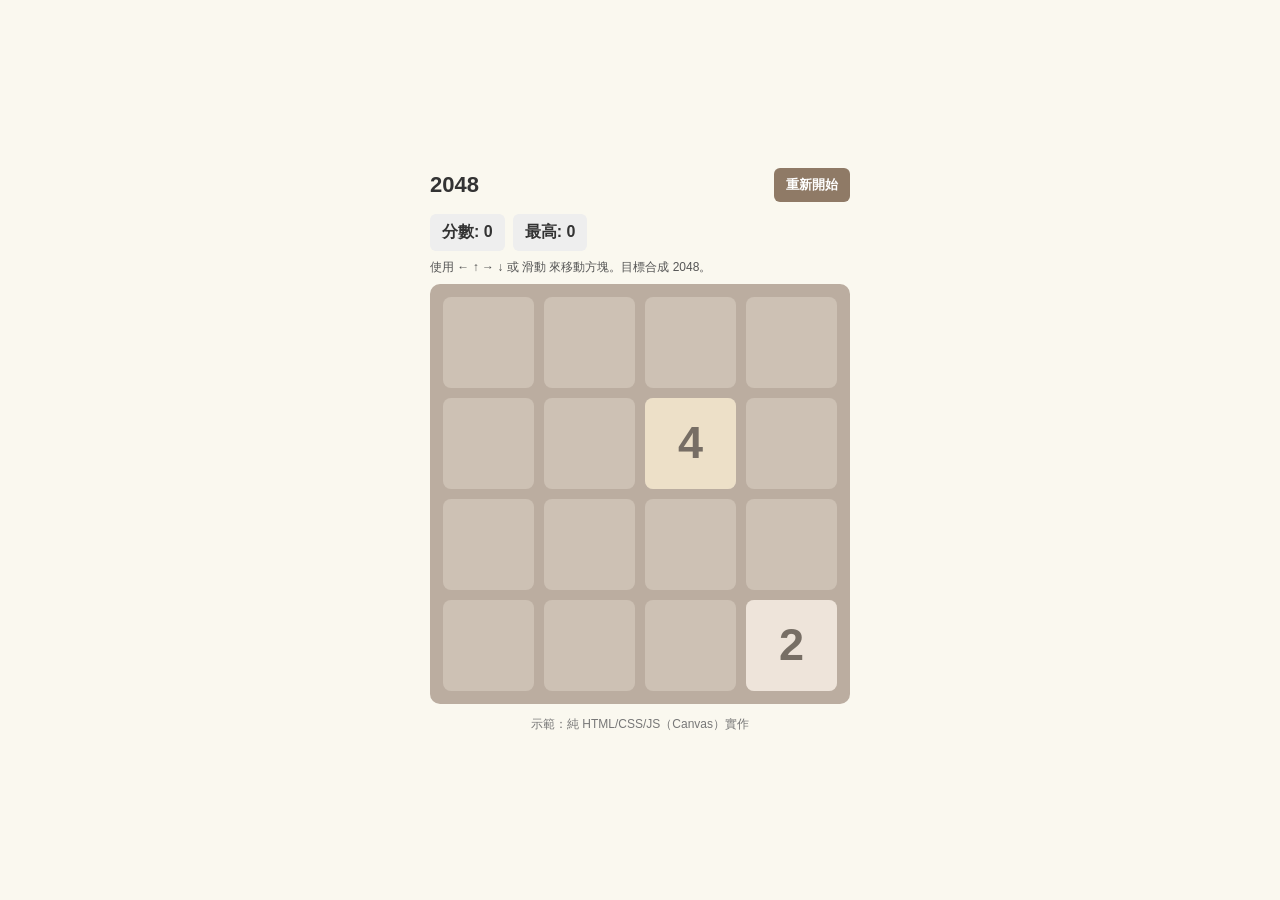
==== 2048/index.html @ de0c6238 "Create index.html" ====
<!doctype html>
<html lang="zh-Hant">
<head>
  <meta charset="utf-8" />
  <meta name="viewport" content="width=device-width,initial-scale=1" />
  <title>2048 - HTML5 Canvas 範例</title>
  <style>
    :root{
      --bg:#faf8ef;
      --board:#bbada0;
      --tile-2:#eee4da;
      --tile-4:#ede0c8;
      --tile-text:#776e65;
      --tile-light:#f9f6f2;
      --accent:#f65e3b;
    }
    *{box-sizing:border-box}
    body{
      margin:0;
      font-family: "Segoe UI", Roboto, "Noto Sans TC", "Helvetica Neue", Arial;
      background:var(--bg);
      color:#333;
      display:flex;
      align-items:center;
      justify-content:center;
      min-height:100vh;
      padding:20px;
    }
    .container{
      width:100%;
      max-width:420px;
    }
    header{
      display:flex;
      justify-content:space-between;
      align-items:center;
      margin-bottom:12px;
    }
    h1{font-size:22px;margin:0}
    .controls{
      text-align:right;
    }
    button{
      background:#8f7a66;color:#fff;border:0;padding:8px 12px;border-radius:6px;
      font-weight:600;cursor:pointer;
    }
    .scoreboard{
      display:flex;
      gap:8px;
      align-items:center;
      margin-bottom:8px;
    }
    .score-box{
      background:#eee; padding:8px 12px;border-radius:6px;font-weight:700;
    }
    .info{font-size:13px;color:#666;margin-bottom:8px}
    canvas{
      display:block;
      width:100%;
      height:auto;
      border-radius:10px;
      background:var(--board);
      touch-action: none; /* 禁止預設觸控滾動，讓滑動手勢工作 */
    }
    .footer{font-size:12px;color:#777;margin-top:12px;text-align:center}
    .small{font-size:12px;color:#555}
  </style>
</head>
<body>
  <div class="container">
    <header>
      <h1>2048</h1>
      <div class="controls">
        <button id="restartBtn">重新開始</button>
      </div>
    </header>

    <div class="scoreboard">
      <div class="score-box">分數: <span id="score">0</span></div>
      <div class="score-box">最高: <span id="best">0</span></div>
    </div>

    <div class="info small">使用 ← ↑ → ↓ 或 滑動 來移動方塊。目標合成 2048。</div>

    <canvas id="board" width="500" height="500" aria-label="2048 遊戲畫布"></canvas>

    <div class="footer">示範：純 HTML/CSS/JS（Canvas）實作</div>
  </div>

<script>
/*
  2048 Canvas 範例
  - 支援鍵盤與觸控滑動
  - 支援撤銷一步
  - 使用 localStorage 保存 best score
*/

(() => {
  const canvas = document.getElementById('board');
  const ctx = canvas.getContext('2d');
  const restartBtn = document.getElementById('restartBtn');
  const scoreEl = document.getElementById('score');
  const bestEl = document.getElementById('best');

  // 設定
  const SIZE = 4;                 // 4x4
  let GRID_PX = 500;              // canvas 寬高（像素） — 會依 CSS 伸縮但內部繪圖以此為基準
  const PADDING = 16;
  const TILE_GAP = 12;
  const TILE_RADIUS = 8;
  const TILE_BG = '#cdc1b4';
  const TILE_COLORS = {
    2: {bg:'#eee4da', color:'#776e65'},
    4: {bg:'#ede0c8', color:'#776e65'},
    8: {bg:'#f2b179', color:'#f9f6f2'},
    16: {bg:'#f59563', color:'#f9f6f2'},
    32: {bg:'#f67c5f', color:'#f9f6f2'},
    64: {bg:'#f65e3b', color:'#f9f6f2'},
    128: {bg:'#edcf72', color:'#f9f6f2'},
    256: {bg:'#edcc61', color:'#f9f6f2'},
    512: {bg:'#edc850', color:'#f9f6f2'},
    1024: {bg:'#edc53f', color:'#f9f6f2'},
    2048: {bg:'#edc22e', color:'#f9f6f2'},
  };

  // 遊戲狀態
  let grid = [];
  let score = 0;
  let best = Number(localStorage.getItem('2048_best') || '0');
  let gameOver = false;
  let movedSinceLastUndo = false;
  let prevState = null; // 儲存上一步以支援撤銷（undo）
  bestEl.textContent = best;

  // 調整 canvas 實際繪圖大小以支援高 DPI
  function adjustCanvas() {
    const rect = canvas.getBoundingClientRect();
    const dpr = Math.min(window.devicePixelRatio || 1, 2);
    GRID_PX = Math.floor(Math.min(rect.width, rect.height) * dpr);
    canvas.width = GRID_PX;
    canvas.height = GRID_PX;
    ctx.setTransform(1,0,0,1,0,0);
  }

  window.addEventListener('resize', () => {
    adjustCanvas();
    render();
  });

  // 初始化
  function init() {
    grid = Array.from({length: SIZE}, () => Array(SIZE).fill(0));
    score = 0;
    gameOver = false;
    prevState = null;
    movedSinceLastUndo = false;
    placeRandom();
    placeRandom();
    scoreEl.textContent = score;
    bestEl.textContent = best;
    adjustCanvas();
    render();
  }

  // 複製狀態（深複製）
  function cloneState() {
    return {
      grid: grid.map(row => row.slice()),
      score: score,
      gameOver: gameOver
    };
  }

  function restoreState(st) {
    if (!st) return;
    grid = st.grid.map(row => row.slice());
    score = st.score;
    gameOver = st.gameOver;
    scoreEl.textContent = score;
    render();
  }

  // 隨機在空位放 2 或 4
  function placeRandom() {
    const empties = [];
    for (let r=0;r<SIZE;r++){
      for (let c=0;c<SIZE;c++){
        if (grid[r][c] === 0) empties.push([r,c]);
      }
    }
    if (empties.length === 0) return false;
    const [r,c] = empties[Math.floor(Math.random() * empties.length)];
    grid[r][c] = Math.random() < 0.9 ? 2 : 4;
    return true;
  }

  // 判斷是否有可移動（遊戲結束）
  function canMove() {
    for (let r=0;r<SIZE;r++){
      for (let c=0;c<SIZE;c++){
        if (grid[r][c] === 0) return true;
        const v = grid[r][c];
        if (r < SIZE-1 && grid[r+1][c] === v) return true;
        if (c < SIZE-1 && grid[r][c+1] === v) return true;
      }
    }
    return false;
  }

  // 移動方向: 'left','right','up','down'
  function move(dir) {
    if (gameOver) return false;
    // 儲存狀態以支援 undo
    prevState = cloneState();

    let moved = false;
    let mergedThisMove = Array.from({length: SIZE}, () => Array(SIZE).fill(false));

    function moveLine(get, set) {
      // get(i) -> value at index i along the line (0..SIZE-1)
      // set(i, val) -> set value
      let target = 0; // next position to place
      for (let i=0;i<SIZE;i++){
        let val = get(i);
        if (val === 0) continue;
        // try to merge with previous placed tile if same and not already merged
        let placedVal = get(target);
        if (placedVal === 0) {
          if (target !== i) {
            set(target, val);
            set(i, 0);
            moved = true;
          }
        } else if (placedVal === val && !mergedThisMove_line[target]) {
          // merge into target
          set(target, placedVal*2);
          set(i,0);
          mergedThisMove_line[target] = true;
          score += placedVal*2;
          moved = true;
        } else {
          // advance target
          target++;
          if (target !== i) {
            set(target, val);
            set(i,0);
            moved = true;
          }
        }
      }
    }

    // We'll implement for each direction using closures mapping indexes
    if (dir === 'left' || dir === 'right') {
      for (let r=0;r<SIZE;r++){
        // reset merged tracker per row
        let mergedThisMove_row = Array(SIZE).fill(false);
        // We'll use helper arrays to allow merged flag check
        // But due to structure above, simpler to process left and right separately
        if (dir === 'left') {
          let write = 0;
          for (let c=0;c<SIZE;c++){
            let val = grid[r][c];
            if (val === 0) continue;
            // if can merge with last placed
            if (write>0 && grid[r][write-1] === val && !mergedThisMove_row[write-1]) {
              grid[r][write-1] *= 2;
              score += grid[r][write-1];
              mergedThisMove_row[write-1] = true;
              if (c !== write-1) { grid[r][c] = 0; moved = true; }
            } else {
              if (c !== write) {
                grid[r][write] = val;
                grid[r][c] = 0;
                moved = true;
              }
              write++;
            }
          }
        } else { // right
          let write = SIZE-1;
          for (let c=SIZE-1;c>=0;c--){
            let val = grid[r][c];
            if (val === 0) continue;
            if (write < SIZE-1 && grid[r][write+1] === val && !mergedThisMove_row[write+1]) {
              grid[r][write+1] *= 2;
              score += grid[r][write+1];
              mergedThisMove_row[write+1] = true;
              if (c !== write+1) { grid[r][c] = 0; moved = true; }
            } else {
              if (c !== write) {
                grid[r][write] = val;
                grid[r][c] = 0;
                moved = true;
              }
              write--;
            }
          }
        }
      }
    } else { // up or down
      for (let c=0;c<SIZE;c++){
        let mergedThisMove_col = Array(SIZE).fill(false);
        if (dir === 'up') {
          let write = 0;
          for (let r=0;r<SIZE;r++){
            let val = grid[r][c];
            if (val === 0) continue;
            if (write>0 && grid[write-1][c] === val && !mergedThisMove_col[write-1]) {
              grid[write-1][c] *= 2;
              score += grid[write-1][c];
              mergedThisMove_col[write-1] = true;
              if (r !== write-1) { grid[r][c] = 0; moved = true; }
            } else {
              if (r !== write) {
                grid[write][c] = val;
                grid[r][c] = 0;
                moved = true;
              }
              write++;
            }
          }
        } else { // down
          let write = SIZE-1;
          for (let r=SIZE-1;r>=0;r--){
            let val = grid[r][c];
            if (val === 0) continue;
            if (write < SIZE-1 && grid[write+1][c] === val && !mergedThisMove_col[write+1]) {
              grid[write+1][c] *= 2;
              score += grid[write+1][c];
              mergedThisMove_col[write+1] = true;
              if (r !== write+1) { grid[r][c] = 0; moved = true; }
            } else {
              if (r !== write) {
                grid[write][c] = val;
                grid[r][c] = 0;
                moved = true;
              }
              write--;
            }
          }
        }
      }
    }

    if (moved) {
      movedSinceLastUndo = true;
      placeRandom();
      scoreEl.textContent = score;
      if (score > best) {
        best = score;
        localStorage.setItem('2048_best', String(best));
        bestEl.textContent = best;
      }
      if (!canMove()) {
        gameOver = true;
      }
      render();
    } else {
      // 若沒移動，撤回 prevState（避免覆蓋）
      prevState = null;
    }
    return moved;
  }

  // 簡單撤銷一步
  function undo() {
    if (!prevState) return;
    restoreState(prevState);
    prevState = null;
    movedSinceLastUndo = false;
  }

  // 繪製圓角矩形
  function roundRect(x,y,w,h,r){
    ctx.beginPath();
    ctx.moveTo(x+r,y);
    ctx.arcTo(x+w,y,x+w,y+h,r);
    ctx.arcTo(x+w,y+h,x,y+h,r);
    ctx.arcTo(x,y+h,x,y,r);
    ctx.arcTo(x,y,x+w,y,r);
    ctx.closePath();
  }

  // 渲染格子
  function render() {
    const W = canvas.width;
    const H = canvas.height;
    ctx.clearRect(0,0,W,H);

    const boardPadding = Math.floor(W * 0.032);
    const gap = Math.floor(W * 0.024);
    const tileSize = Math.floor((W - boardPadding*2 - gap*(SIZE-1)) / SIZE);

    // 背景
    ctx.fillStyle = '#bbada0';
    roundRect(boardPadding, boardPadding, W - boardPadding*2, W - boardPadding*2, 12);
    ctx.fill();

    // 空格子背景
    for (let r=0;r<SIZE;r++){
      for (let c=0;c<SIZE;c++){
        const x = boardPadding + c*(tileSize+gap);
        const y = boardPadding + r*(tileSize+gap);
        ctx.fillStyle = TILE_BG;
        roundRect(x,y,tileSize,tileSize,8);
        ctx.fill();
      }
    }

    // Tiles
    for (let r=0;r<SIZE;r++){
      for (let c=0;c<SIZE;c++){
        const val = grid[r][c];
        if (val === 0) continue;
        const x = boardPadding + c*(tileSize+gap);
        const y = boardPadding + r*(tileSize+gap);
        const style = TILE_COLORS[val] || {bg:'#3c3a32', color:'#f9f6f2'};
        ctx.fillStyle = style.bg;
        roundRect(x,y,tileSize,tileSize,8);
        ctx.fill();

        // 文字
        ctx.fillStyle = style.color;
        // 字級依數字長度縮放
        const txt = String(val);
        let fontSize = Math.floor(tileSize * (txt.length >= 4 ? 0.28 : txt.length === 3 ? 0.38 : 0.5));
        ctx.font = `bold ${fontSize}px "Segoe UI", Roboto, Arial`;
        ctx.textAlign = 'center';
        ctx.textBaseline = 'middle';
        ctx.fillText(txt, x + tileSize/2, y + tileSize/2 + 2);
      }
    }

    // 如果 game over，繪製遮罩
    if (gameOver) {
      ctx.fillStyle = 'rgba(238,228,218,0.6)';
      roundRect(boardPadding, boardPadding, W - boardPadding*2, W - boardPadding*2, 12);
      ctx.fill();

      ctx.fillStyle = '#776e65';
      ctx.font = `bold ${Math.floor(W*0.06)}px "Segoe UI", Roboto, Arial`;
      ctx.textAlign = 'center';
      ctx.textBaseline = 'middle';
      ctx.fillText('遊戲結束', W/2, W/2 - 10);
      ctx.font = `normal ${Math.floor(W*0.03)}px "Segoe UI", Roboto, Arial`;
      ctx.fillText('按重新開始 或 按 R 鍵', W/2, W/2 + 30);
    }
  }

  // 鍵盤
  window.addEventListener('keydown', (e) => {
    if (e.key === 'r' || e.key === 'R') {
      init();
      return;
    }
    if (gameOver) return;
    let moved = false;
    if (e.key === 'ArrowLeft') moved = move('left');
    else if (e.key === 'ArrowRight') moved = move('right');
    else if (e.key === 'ArrowUp') moved = move('up');
    else if (e.key === 'ArrowDown') moved = move('down');
    else if ((e.ctrlKey || e.metaKey) && (e.key === 'z' || e.key === 'Z')) {
      undo();
    }
    if (moved) e.preventDefault();
  });

  // 觸控滑動支援（手機）
  (function addTouchControls(){
    let startX = 0, startY = 0, endX=0, endY=0, started=false;
    const threshold = 20; // 最小滑動距離（像素）
    canvas.addEventListener('pointerdown', (e) => {
      started = true;
      startX = e.clientX;
      startY = e.clientY;
    });
    window.addEventListener('pointermove', (e) => {
      if (!started) return;
      endX = e.clientX;
      endY = e.clientY;
    });
    window.addEventListener('pointerup', (e) => {
      if (!started) return;
      started = false;
      const dx = endX - startX;
      const dy = endY - startY;
      if (Math.abs(dx) < threshold && Math.abs(dy) < threshold) return;
      if (Math.abs(dx) > Math.abs(dy)) {
        if (dx > 0) move('right'); else move('left');
      } else {
        if (dy > 0) move('down'); else move('up');
      }
    });
    // 防止手指在 canvas 上滾動導致頁面移動
    canvas.addEventListener('touchmove', (e) => e.preventDefault(), {passive:false});
  })();

  // 按鈕
  restartBtn.addEventListener('click', init);

  // 初始化並繪製
  init();

  // 提示：你可以在外層控制台使用 move('left') 等函式來手動移動，或使用 undo() 撤銷。
  window._game2048 = {
    move, undo, getState: () => ({grid: grid.map(r=>r.slice()), score, best, gameOver})
  };
})();
</script>
</body>
</html>
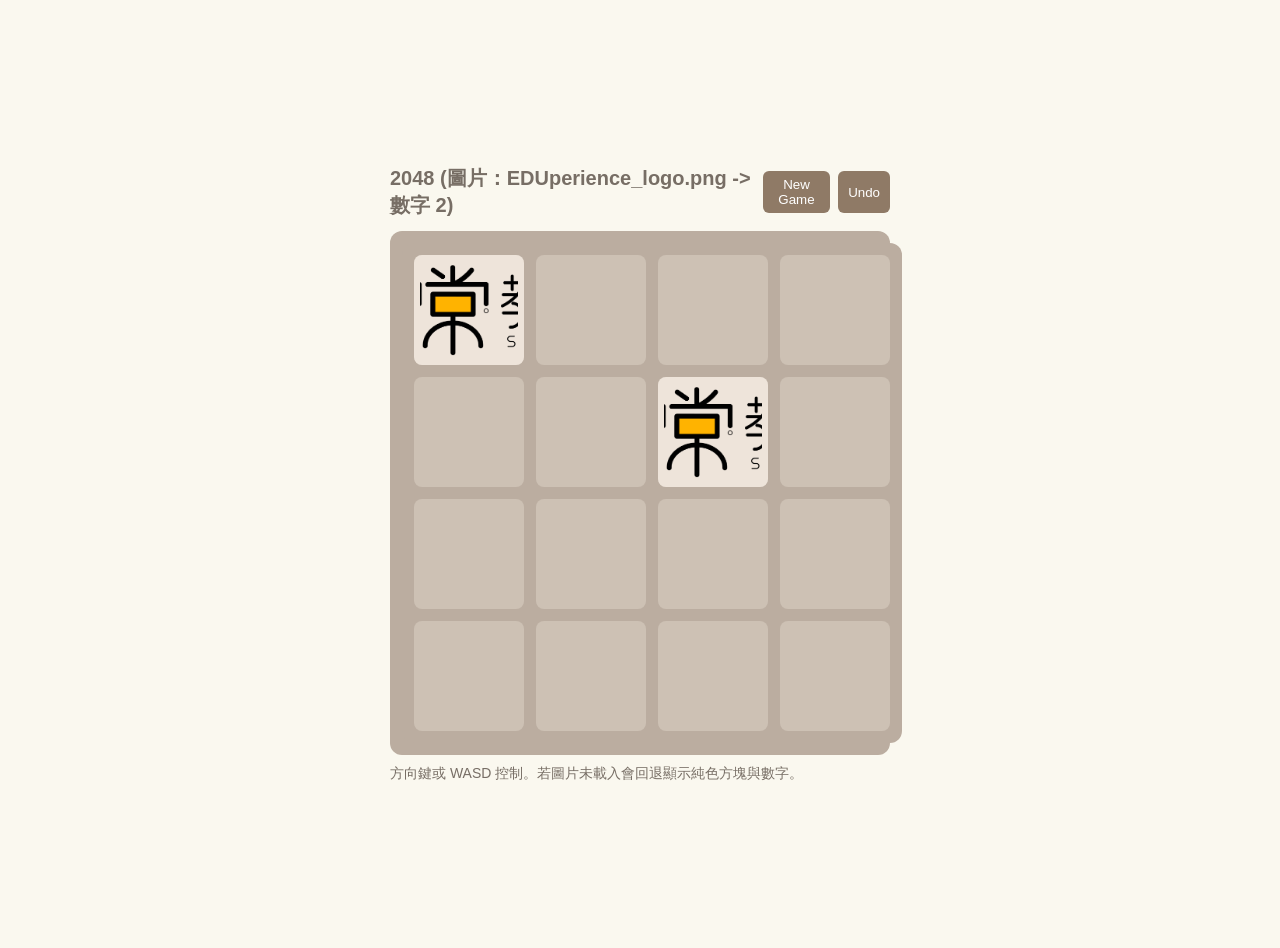
==== commit 839d52c8: "Update index.html" ====
--- a/2048/index.html
+++ b/2048/index.html
@@ -1,512 +1,374 @@
 <!doctype html>
 <html lang="zh-Hant">
 <head>
-  <meta charset="utf-8" />
-  <meta name="viewport" content="width=device-width,initial-scale=1" />
-  <title>2048 - HTML5 Canvas 範例</title>
-  <style>
-    :root{
-      --bg:#faf8ef;
-      --board:#bbada0;
-      --tile-2:#eee4da;
-      --tile-4:#ede0c8;
-      --tile-text:#776e65;
-      --tile-light:#f9f6f2;
-      --accent:#f65e3b;
-    }
-    *{box-sizing:border-box}
-    body{
-      margin:0;
-      font-family: "Segoe UI", Roboto, "Noto Sans TC", "Helvetica Neue", Arial;
-      background:var(--bg);
-      color:#333;
-      display:flex;
-      align-items:center;
-      justify-content:center;
-      min-height:100vh;
-      padding:20px;
-    }
-    .container{
-      width:100%;
-      max-width:420px;
-    }
-    header{
-      display:flex;
-      justify-content:space-between;
-      align-items:center;
-      margin-bottom:12px;
-    }
-    h1{font-size:22px;margin:0}
-    .controls{
-      text-align:right;
-    }
-    button{
-      background:#8f7a66;color:#fff;border:0;padding:8px 12px;border-radius:6px;
-      font-weight:600;cursor:pointer;
-    }
-    .scoreboard{
-      display:flex;
-      gap:8px;
-      align-items:center;
-      margin-bottom:8px;
-    }
-    .score-box{
-      background:#eee; padding:8px 12px;border-radius:6px;font-weight:700;
-    }
-    .info{font-size:13px;color:#666;margin-bottom:8px}
-    canvas{
-      display:block;
-      width:100%;
-      height:auto;
-      border-radius:10px;
-      background:var(--board);
-      touch-action: none; /* 禁止預設觸控滾動，讓滑動手勢工作 */
-    }
-    .footer{font-size:12px;color:#777;margin-top:12px;text-align:center}
-    .small{font-size:12px;color:#555}
-  </style>
+<meta charset="utf-8" />
+<meta name="viewport" content="width=device-width,initial-scale=1" />
+<title>2048 with Image for 2</title>
+<style>
+  :root {
+    --board-size: 500px;
+    --bg: #faf8ef;
+    --board-bg: #bbada0;
+    --tile-gap: 12px;
+    --tile-radius: 8px;
+    --font-family: 'Segoe UI', Roboto, Helvetica, Arial, sans-serif;
+  }
+  html,body{height:100%;margin:0;background:var(--bg);font-family:var(--font-family);}
+  .wrap{min-height:100%;display:flex;align-items:center;justify-content:center;padding:24px;}
+  .game {
+    width:var(--board-size);
+    max-width:96vw;
+  }
+  header{display:flex;justify-content:space-between;align-items:center;margin-bottom:12px}
+  h1{margin:0;font-size:20px;color:#776e65}
+  .controls{display:flex;gap:8px}
+  button{padding:6px 10px;border-radius:6px;border:none;background:#8f7a66;color:white;cursor:pointer}
+  .board {
+    background:var(--board-bg);
+    padding:var(--tile-gap);
+    border-radius:12px;
+    position:relative;
+    box-sizing:border-box;
+  }
+  canvas{width:100%;height:auto;display:block;border-radius:8px}
+  .info{margin-top:10px;color:#776e65;font-size:14px}
+</style>
 </head>
 <body>
-  <div class="container">
-    <header>
-      <h1>2048</h1>
-      <div class="controls">
-        <button id="restartBtn">重新開始</button>
+  <div class="wrap">
+    <div class="game">
+      <header>
+        <h1>2048 (圖片：EDUperience_logo.png -> 數字 2)</h1>
+        <div class="controls">
+          <button id="btnNew">New Game</button>
+          <button id="btnUndo">Undo</button>
+        </div>
+      </header>
+
+      <div class="board">
+        <canvas id="c"></canvas>
       </div>
-    </header>
-
-    <div class="scoreboard">
-      <div class="score-box">分數: <span id="score">0</span></div>
-      <div class="score-box">最高: <span id="best">0</span></div>
+
+      <div class="info">
+        方向鍵或 WASD 控制。若圖片未載入會回退顯示純色方塊與數字。
+      </div>
     </div>
-
-    <div class="info small">使用 ← ↑ → ↓ 或 滑動 來移動方塊。目標合成 2048。</div>
-
-    <canvas id="board" width="500" height="500" aria-label="2048 遊戲畫布"></canvas>
-
-    <div class="footer">示範：純 HTML/CSS/JS（Canvas）實作</div>
   </div>
 
 <script>
 /*
-  2048 Canvas 範例
-  - 支援鍵盤與觸控滑動
-  - 支援撤銷一步
-  - 使用 localStorage 保存 best score
+  簡化的 2048 實作（核心邏輯＋繪製）
+  要點：
+  - 使用 EDUperience_logo.png（與此 HTML 同一資料夾）當作數字 2 的 tile graphic。
+  - cover 模式：圖片以填滿方塊方式畫入（保持比例，超出部分裁切）。
 */
 
-(() => {
-  const canvas = document.getElementById('board');
-  const ctx = canvas.getContext('2d');
-  const restartBtn = document.getElementById('restartBtn');
-  const scoreEl = document.getElementById('score');
-  const bestEl = document.getElementById('best');
-
-  // 設定
-  const SIZE = 4;                 // 4x4
-  let GRID_PX = 500;              // canvas 寬高（像素） — 會依 CSS 伸縮但內部繪圖以此為基準
-  const PADDING = 16;
-  const TILE_GAP = 12;
-  const TILE_RADIUS = 8;
-  const TILE_BG = '#cdc1b4';
-  const TILE_COLORS = {
-    2: {bg:'#eee4da', color:'#776e65'},
-    4: {bg:'#ede0c8', color:'#776e65'},
-    8: {bg:'#f2b179', color:'#f9f6f2'},
-    16: {bg:'#f59563', color:'#f9f6f2'},
-    32: {bg:'#f67c5f', color:'#f9f6f2'},
-    64: {bg:'#f65e3b', color:'#f9f6f2'},
-    128: {bg:'#edcf72', color:'#f9f6f2'},
-    256: {bg:'#edcc61', color:'#f9f6f2'},
-    512: {bg:'#edc850', color:'#f9f6f2'},
-    1024: {bg:'#edc53f', color:'#f9f6f2'},
-    2048: {bg:'#edc22e', color:'#f9f6f2'},
+const SIZE = 4;
+const GAP = 12;
+const TILE_RADIUS = 8;
+const BOARD_PX = 500; // base pixel for canvas drawing (會依 CSS 寬度縮放)
+const canvas = document.getElementById('c');
+const ctx = canvas.getContext('2d');
+
+let board = [];
+let score = 0;
+let prevState = null;
+
+// 圖片資源
+const imgMap = {};
+const assets = { 2: 'EDUperience_logo.png' }; // 圖片檔名（與 HTML 同一資料夾）
+
+// 初始化 canvas 大小，處理 HiDPI
+function resizeCanvas() {
+  const rect = canvas.getBoundingClientRect();
+  const dpr = window.devicePixelRatio || 1;
+  canvas.width = Math.round(rect.width * dpr);
+  canvas.height = Math.round(rect.width * dpr); // 正方形
+  ctx.setTransform(dpr, 0, 0, dpr, 0, 0);
+  render();
+}
+
+// 預載圖片（同資料夾，省略 crossOrigin）
+function loadImages(map) {
+  const ps = [];
+  for (const k in map) {
+    const url = map[k];
+    const img = new Image();
+    const p = new Promise((res) => {
+      img.onload = () => { imgMap[k] = img; res(); };
+      img.onerror = () => { console.warn('Image failed:', url); imgMap[k] = null; res(); };
+    });
+    img.src = url;
+    ps.push(p);
+  }
+  return Promise.all(ps);
+}
+
+// 初始化 board
+function initBoard() {
+  board = Array.from({length:SIZE},()=>Array(SIZE).fill(0));
+  score = 0;
+  prevState = null;
+  placeRandom();
+  placeRandom();
+  render();
+}
+
+// 放置隨機方塊（2 或 4）
+function placeRandom() {
+  const empties = [];
+  for (let y=0;y<SIZE;y++) for (let x=0;x<SIZE;x++) if (board[y][x]===0) empties.push({x,y});
+  if (!empties.length) return;
+  const spot = empties[Math.floor(Math.random()*empties.length)];
+  const v = Math.random() < 0.9 ? 2 : 4;
+  board[spot.y][spot.x] = v;
+}
+
+// 簡單狀態複製（用於 undo）
+function cloneState() {
+  return { board: board.map(r=>r.slice()), score };
+}
+function restoreState(s) {
+  if (!s) return;
+  board = s.board.map(r=>r.slice());
+  score = s.score;
+  render();
+}
+
+// 移動邏輯（上/下/左/右）
+function move(dir) {
+  // dir: 'left','right','up','down'
+  prevState = cloneState();
+  let moved = false;
+  const mergedFlag = Array.from({length:SIZE},()=>Array(SIZE).fill(false));
+
+  const iter = (x,y) => ({x,y});
+  const range = (a,b,step=1) => { const arr=[]; for(let i=a;i!==b;i+=step) arr.push(i); return arr; };
+
+  const traverse = {
+    left:  { xs: range(0,SIZE,1), ys: range(0,SIZE,1),  dx:-1, dy:0,  primary:'x'},
+    right: { xs: range(SIZE-1,-1,-1), ys: range(0,SIZE,1), dx:1, dy:0, primary:'x' },
+    up:    { xs: range(0,SIZE,1), ys: range(0,SIZE,1), dx:0, dy:-1, primary:'y' },
+    down:  { xs: range(0,SIZE,1), ys: range(SIZE-1,-1,-1), dx:0, dy:1, primary:'y' }
+  }[dir];
+
+  const movedThis = () => moved;
+
+  if (!traverse) return;
+
+  // generic move by repeatedly sliding each tile toward direction
+  const trySlide = (sx, sy, dx, dy) => {
+    if (board[sy][sx]===0) return false;
+    let x = sx, y = sy;
+    while (true) {
+      const nx = x + dx, ny = y + dy;
+      if (nx<0||nx>=SIZE||ny<0||ny>=SIZE) break;
+      if (board[ny][nx] === 0) {
+        board[ny][nx] = board[y][x];
+        board[y][x] = 0;
+        x = nx; y = ny;
+        moved = true;
+        continue;
+      } else if (board[ny][nx] === board[y][x] && !mergedFlag[ny][nx] && !mergedFlag[y][x]) {
+        board[ny][nx] *= 2;
+        board[y][x] = 0;
+        mergedFlag[ny][nx] = true;
+        score += board[ny][nx];
+        moved = true;
+        break;
+      } else break;
+    }
+    return true;
   };
 
-  // 遊戲狀態
-  let grid = [];
-  let score = 0;
-  let best = Number(localStorage.getItem('2048_best') || '0');
-  let gameOver = false;
-  let movedSinceLastUndo = false;
-  let prevState = null; // 儲存上一步以支援撤銷（undo）
-  bestEl.textContent = best;
-
-  // 調整 canvas 實際繪圖大小以支援高 DPI
-  function adjustCanvas() {
-    const rect = canvas.getBoundingClientRect();
-    const dpr = Math.min(window.devicePixelRatio || 1, 2);
-    GRID_PX = Math.floor(Math.min(rect.width, rect.height) * dpr);
-    canvas.width = GRID_PX;
-    canvas.height = GRID_PX;
-    ctx.setTransform(1,0,0,1,0,0);
-  }
-
-  window.addEventListener('resize', () => {
-    adjustCanvas();
-    render();
-  });
-
-  // 初始化
-  function init() {
-    grid = Array.from({length: SIZE}, () => Array(SIZE).fill(0));
-    score = 0;
-    gameOver = false;
-    prevState = null;
-    movedSinceLastUndo = false;
-    placeRandom();
-    placeRandom();
-    scoreEl.textContent = score;
-    bestEl.textContent = best;
-    adjustCanvas();
-    render();
-  }
-
-  // 複製狀態（深複製）
-  function cloneState() {
-    return {
-      grid: grid.map(row => row.slice()),
-      score: score,
-      gameOver: gameOver
-    };
-  }
-
-  function restoreState(st) {
-    if (!st) return;
-    grid = st.grid.map(row => row.slice());
-    score = st.score;
-    gameOver = st.gameOver;
-    scoreEl.textContent = score;
-    render();
-  }
-
-  // 隨機在空位放 2 或 4
-  function placeRandom() {
-    const empties = [];
-    for (let r=0;r<SIZE;r++){
-      for (let c=0;c<SIZE;c++){
-        if (grid[r][c] === 0) empties.push([r,c]);
+  // run sweep multiple times to ensure full slide
+  for (let pass=0; pass<SIZE; pass++) {
+    for (const y of traverse.ys) {
+      for (const x of traverse.xs) {
+        trySlide(x,y,traverse.dx,traverse.dy);
       }
     }
-    if (empties.length === 0) return false;
-    const [r,c] = empties[Math.floor(Math.random() * empties.length)];
-    grid[r][c] = Math.random() < 0.9 ? 2 : 4;
-    return true;
-  }
-
-  // 判斷是否有可移動（遊戲結束）
-  function canMove() {
-    for (let r=0;r<SIZE;r++){
-      for (let c=0;c<SIZE;c++){
-        if (grid[r][c] === 0) return true;
-        const v = grid[r][c];
-        if (r < SIZE-1 && grid[r+1][c] === v) return true;
-        if (c < SIZE-1 && grid[r][c+1] === v) return true;
+  }
+
+  if (moved) placeRandom();
+  render();
+  return moved;
+}
+
+// 判斷是否可移動（簡單）
+function canMove() {
+  for (let y=0;y<SIZE;y++) for (let x=0;x<SIZE;x++) {
+    if (board[y][x]===0) return true;
+    const v = board[y][x];
+    if (x+1<SIZE && board[y][x+1]===v) return true;
+    if (y+1<SIZE && board[y+1][x]===v) return true;
+  }
+  return false;
+}
+
+// 繪製
+function render() {
+  // canvas 寬度為 CSS 寬度（正方形），取得實際像素大小在 resizeCanvas 已處理
+  const rect = canvas.getBoundingClientRect();
+  const W = rect.width;
+  // 背景清空
+  ctx.clearRect(0,0,canvas.width,canvas.height);
+
+  // 計算 tile 大小（cover board area）
+  const gap = GAP;
+  const totalGap = gap * (SIZE + 1);
+  const tileSize = (W - totalGap) / SIZE;
+  // 畫整個背景區塊（圓角）
+  const boardW = W;
+  const boardH = W;
+  // 背景矩形（已在 CSS 有，但為了 canvas 美觀再畫一次淺背景）
+  ctx.fillStyle = '#bbada0';
+  roundRect(ctx, 0, 0, boardW, boardH, 12, true, false);
+
+  // draw empty slots
+  ctx.fillStyle = '#cdc1b4';
+  for (let y=0;y<SIZE;y++){
+    for (let x=0;x<SIZE;x++){
+      const px = gap + x*(tileSize+gap);
+      const py = gap + y*(tileSize+gap);
+      roundRect(ctx, px, py, tileSize, tileSize, TILE_RADIUS, true, false);
+    }
+  }
+
+  // draw tiles
+  for (let y=0;y<SIZE;y++){
+    for (let x=0;x<SIZE;x++){
+      const val = board[y][x];
+      if (val===0) continue;
+      const px = gap + x*(tileSize+gap);
+      const py = gap + y*(tileSize+gap);
+
+      // tile bg
+      const bg = tileBackgroundColor(val);
+      ctx.fillStyle = bg;
+      roundRect(ctx, px, py, tileSize, tileSize, TILE_RADIUS, true, false);
+
+      // if val === 2 and image loaded -> draw image in cover mode
+      if (val === 2 && imgMap[2]) {
+        drawImageCover(ctx, imgMap[2], px, py, tileSize, tileSize);
+      } else {
+        // draw number text
+        ctx.fillStyle = tileTextColor(val);
+        const fontSize = Math.floor(tileSize * (val >= 1024 ? 0.36 : 0.5));
+        ctx.font = `bold ${fontSize}px sans-serif`;
+        ctx.textAlign = 'center';
+        ctx.textBaseline = 'middle';
+        ctx.fillText(String(val), px + tileSize/2, py + tileSize/2);
       }
     }
-    return false;
-  }
-
-  // 移動方向: 'left','right','up','down'
-  function move(dir) {
-    if (gameOver) return false;
-    // 儲存狀態以支援 undo
-    prevState = cloneState();
-
-    let moved = false;
-    let mergedThisMove = Array.from({length: SIZE}, () => Array(SIZE).fill(false));
-
-    function moveLine(get, set) {
-      // get(i) -> value at index i along the line (0..SIZE-1)
-      // set(i, val) -> set value
-      let target = 0; // next position to place
-      for (let i=0;i<SIZE;i++){
-        let val = get(i);
-        if (val === 0) continue;
-        // try to merge with previous placed tile if same and not already merged
-        let placedVal = get(target);
-        if (placedVal === 0) {
-          if (target !== i) {
-            set(target, val);
-            set(i, 0);
-            moved = true;
-          }
-        } else if (placedVal === val && !mergedThisMove_line[target]) {
-          // merge into target
-          set(target, placedVal*2);
-          set(i,0);
-          mergedThisMove_line[target] = true;
-          score += placedVal*2;
-          moved = true;
-        } else {
-          // advance target
-          target++;
-          if (target !== i) {
-            set(target, val);
-            set(i,0);
-            moved = true;
-          }
-        }
-      }
-    }
-
-    // We'll implement for each direction using closures mapping indexes
-    if (dir === 'left' || dir === 'right') {
-      for (let r=0;r<SIZE;r++){
-        // reset merged tracker per row
-        let mergedThisMove_row = Array(SIZE).fill(false);
-        // We'll use helper arrays to allow merged flag check
-        // But due to structure above, simpler to process left and right separately
-        if (dir === 'left') {
-          let write = 0;
-          for (let c=0;c<SIZE;c++){
-            let val = grid[r][c];
-            if (val === 0) continue;
-            // if can merge with last placed
-            if (write>0 && grid[r][write-1] === val && !mergedThisMove_row[write-1]) {
-              grid[r][write-1] *= 2;
-              score += grid[r][write-1];
-              mergedThisMove_row[write-1] = true;
-              if (c !== write-1) { grid[r][c] = 0; moved = true; }
-            } else {
-              if (c !== write) {
-                grid[r][write] = val;
-                grid[r][c] = 0;
-                moved = true;
-              }
-              write++;
-            }
-          }
-        } else { // right
-          let write = SIZE-1;
-          for (let c=SIZE-1;c>=0;c--){
-            let val = grid[r][c];
-            if (val === 0) continue;
-            if (write < SIZE-1 && grid[r][write+1] === val && !mergedThisMove_row[write+1]) {
-              grid[r][write+1] *= 2;
-              score += grid[r][write+1];
-              mergedThisMove_row[write+1] = true;
-              if (c !== write+1) { grid[r][c] = 0; moved = true; }
-            } else {
-              if (c !== write) {
-                grid[r][write] = val;
-                grid[r][c] = 0;
-                moved = true;
-              }
-              write--;
-            }
-          }
-        }
-      }
-    } else { // up or down
-      for (let c=0;c<SIZE;c++){
-        let mergedThisMove_col = Array(SIZE).fill(false);
-        if (dir === 'up') {
-          let write = 0;
-          for (let r=0;r<SIZE;r++){
-            let val = grid[r][c];
-            if (val === 0) continue;
-            if (write>0 && grid[write-1][c] === val && !mergedThisMove_col[write-1]) {
-              grid[write-1][c] *= 2;
-              score += grid[write-1][c];
-              mergedThisMove_col[write-1] = true;
-              if (r !== write-1) { grid[r][c] = 0; moved = true; }
-            } else {
-              if (r !== write) {
-                grid[write][c] = val;
-                grid[r][c] = 0;
-                moved = true;
-              }
-              write++;
-            }
-          }
-        } else { // down
-          let write = SIZE-1;
-          for (let r=SIZE-1;r>=0;r--){
-            let val = grid[r][c];
-            if (val === 0) continue;
-            if (write < SIZE-1 && grid[write+1][c] === val && !mergedThisMove_col[write+1]) {
-              grid[write+1][c] *= 2;
-              score += grid[write+1][c];
-              mergedThisMove_col[write+1] = true;
-              if (r !== write+1) { grid[r][c] = 0; moved = true; }
-            } else {
-              if (r !== write) {
-                grid[write][c] = val;
-                grid[r][c] = 0;
-                moved = true;
-              }
-              write--;
-            }
-          }
-        }
-      }
-    }
-
-    if (moved) {
-      movedSinceLastUndo = true;
-      placeRandom();
-      scoreEl.textContent = score;
-      if (score > best) {
-        best = score;
-        localStorage.setItem('2048_best', String(best));
-        bestEl.textContent = best;
-      }
-      if (!canMove()) {
-        gameOver = true;
-      }
-      render();
-    } else {
-      // 若沒移動，撤回 prevState（避免覆蓋）
-      prevState = null;
-    }
-    return moved;
-  }
-
-  // 簡單撤銷一步
-  function undo() {
-    if (!prevState) return;
-    restoreState(prevState);
-    prevState = null;
-    movedSinceLastUndo = false;
-  }
-
-  // 繪製圓角矩形
-  function roundRect(x,y,w,h,r){
-    ctx.beginPath();
-    ctx.moveTo(x+r,y);
-    ctx.arcTo(x+w,y,x+w,y+h,r);
-    ctx.arcTo(x+w,y+h,x,y+h,r);
-    ctx.arcTo(x,y+h,x,y,r);
-    ctx.arcTo(x,y,x+w,y,r);
-    ctx.closePath();
-  }
-
-  // 渲染格子
-  function render() {
-    const W = canvas.width;
-    const H = canvas.height;
-    ctx.clearRect(0,0,W,H);
-
-    const boardPadding = Math.floor(W * 0.032);
-    const gap = Math.floor(W * 0.024);
-    const tileSize = Math.floor((W - boardPadding*2 - gap*(SIZE-1)) / SIZE);
-
-    // 背景
-    ctx.fillStyle = '#bbada0';
-    roundRect(boardPadding, boardPadding, W - boardPadding*2, W - boardPadding*2, 12);
-    ctx.fill();
-
-    // 空格子背景
-    for (let r=0;r<SIZE;r++){
-      for (let c=0;c<SIZE;c++){
-        const x = boardPadding + c*(tileSize+gap);
-        const y = boardPadding + r*(tileSize+gap);
-        ctx.fillStyle = TILE_BG;
-        roundRect(x,y,tileSize,tileSize,8);
-        ctx.fill();
-      }
-    }
-
-    // Tiles
-    for (let r=0;r<SIZE;r++){
-      for (let c=0;c<SIZE;c++){
-        const val = grid[r][c];
-        if (val === 0) continue;
-        const x = boardPadding + c*(tileSize+gap);
-        const y = boardPadding + r*(tileSize+gap);
-        const style = TILE_COLORS[val] || {bg:'#3c3a32', color:'#f9f6f2'};
-        ctx.fillStyle = style.bg;
-        roundRect(x,y,tileSize,tileSize,8);
-        ctx.fill();
-
-        // 文字
-        ctx.fillStyle = style.color;
-        // 字級依數字長度縮放
-        const txt = String(val);
-        let fontSize = Math.floor(tileSize * (txt.length >= 4 ? 0.28 : txt.length === 3 ? 0.38 : 0.5));
-        ctx.font = `bold ${fontSize}px "Segoe UI", Roboto, Arial`;
-        ctx.textAlign = 'center';
-        ctx.textBaseline = 'middle';
-        ctx.fillText(txt, x + tileSize/2, y + tileSize/2 + 2);
-      }
-    }
-
-    // 如果 game over，繪製遮罩
-    if (gameOver) {
-      ctx.fillStyle = 'rgba(238,228,218,0.6)';
-      roundRect(boardPadding, boardPadding, W - boardPadding*2, W - boardPadding*2, 12);
-      ctx.fill();
-
-      ctx.fillStyle = '#776e65';
-      ctx.font = `bold ${Math.floor(W*0.06)}px "Segoe UI", Roboto, Arial`;
-      ctx.textAlign = 'center';
-      ctx.textBaseline = 'middle';
-      ctx.fillText('遊戲結束', W/2, W/2 - 10);
-      ctx.font = `normal ${Math.floor(W*0.03)}px "Segoe UI", Roboto, Arial`;
-      ctx.fillText('按重新開始 或 按 R 鍵', W/2, W/2 + 30);
-    }
-  }
-
-  // 鍵盤
-  window.addEventListener('keydown', (e) => {
-    if (e.key === 'r' || e.key === 'R') {
-      init();
-      return;
-    }
-    if (gameOver) return;
-    let moved = false;
-    if (e.key === 'ArrowLeft') moved = move('left');
-    else if (e.key === 'ArrowRight') moved = move('right');
-    else if (e.key === 'ArrowUp') moved = move('up');
-    else if (e.key === 'ArrowDown') moved = move('down');
-    else if ((e.ctrlKey || e.metaKey) && (e.key === 'z' || e.key === 'Z')) {
-      undo();
-    }
-    if (moved) e.preventDefault();
-  });
-
-  // 觸控滑動支援（手機）
-  (function addTouchControls(){
-    let startX = 0, startY = 0, endX=0, endY=0, started=false;
-    const threshold = 20; // 最小滑動距離（像素）
-    canvas.addEventListener('pointerdown', (e) => {
-      started = true;
-      startX = e.clientX;
-      startY = e.clientY;
-    });
-    window.addEventListener('pointermove', (e) => {
-      if (!started) return;
-      endX = e.clientX;
-      endY = e.clientY;
-    });
-    window.addEventListener('pointerup', (e) => {
-      if (!started) return;
-      started = false;
-      const dx = endX - startX;
-      const dy = endY - startY;
-      if (Math.abs(dx) < threshold && Math.abs(dy) < threshold) return;
-      if (Math.abs(dx) > Math.abs(dy)) {
-        if (dx > 0) move('right'); else move('left');
-      } else {
-        if (dy > 0) move('down'); else move('up');
-      }
-    });
-    // 防止手指在 canvas 上滾動導致頁面移動
-    canvas.addEventListener('touchmove', (e) => e.preventDefault(), {passive:false});
-  })();
-
-  // 按鈕
-  restartBtn.addEventListener('click', init);
-
-  // 初始化並繪製
-  init();
-
-  // 提示：你可以在外層控制台使用 move('left') 等函式來手動移動，或使用 undo() 撤銷。
-  window._game2048 = {
-    move, undo, getState: () => ({grid: grid.map(r=>r.slice()), score, best, gameOver})
+  }
+}
+
+// 輔助：cover 模式畫圖（保持比例，填滿並裁切）
+function drawImageCover(ctx, img, x, y, w, h) {
+  const imgRatio = img.width / img.height;
+  const boxRatio = w / h;
+  let sx, sy, sw, sh;
+  if (imgRatio > boxRatio) {
+    // 圖片較寬 -> 剪掉左右
+    sh = img.height;
+    sw = img.height * boxRatio;
+    sx = (img.width - sw) / 2;
+    sy = 0;
+  } else {
+    // 圖片較高 -> 剪掉上下
+    sw = img.width;
+    sh = img.width / boxRatio;
+    sx = 0;
+    sy = (img.height - sh) / 2;
+  }
+  ctx.save();
+  // create inner padding so image doesn't touch rounded corners too tightly
+  const pad = Math.max(4, Math.floor(w * 0.06));
+  const dx = x + pad, dy = y + pad, dw = w - pad*2, dh = h - pad*2;
+  // clip to rounded rect
+  clipRoundRect(ctx, dx, dy, dw, dh, TILE_RADIUS);
+  ctx.drawImage(img, sx, sy, sw, sh, dx, dy, dw, dh);
+  ctx.restore();
+}
+
+// 顏色設定（簡單版）
+function tileBackgroundColor(val) {
+  const map = {
+    2: '#eee4da',
+    4: '#ede0c8',
+    8: '#f2b179',
+    16: '#f59563',
+    32: '#f67c5f',
+    64: '#f65e3b',
+    128: '#edcf72',
+    256: '#edcc61',
+    512: '#edc850',
+    1024: '#edc53f',
+    2048: '#edc22e'
   };
+  return map[val] || '#3c3a32';
+}
+function tileTextColor(val) {
+  return val <= 4 ? '#776e65' : '#f9f6f2';
+}
+
+// 圓角矩形與剪裁
+function roundRect(ctx,x,y,w,h,r,fill,stroke){
+  if (r> w/2) r = w/2;
+  if (r> h/2) r = h/2;
+  ctx.beginPath();
+  ctx.moveTo(x+r,y);
+  ctx.arcTo(x+w,y,x+w,y+h,r);
+  ctx.arcTo(x+w,y+h,x,y+h,r);
+  ctx.arcTo(x,y+h,x,y,r);
+  ctx.arcTo(x,y,x+w,y,r);
+  ctx.closePath();
+  if (fill) ctx.fill();
+  if (stroke) ctx.stroke();
+}
+function clipRoundRect(ctx,x,y,w,h,r){
+  ctx.beginPath();
+  ctx.moveTo(x+r,y);
+  ctx.arcTo(x+w,y,x+w,y+h,r);
+  ctx.arcTo(x+w,y+h,x,y+h,r);
+  ctx.arcTo(x,y+h,x,y,r);
+  ctx.arcTo(x,y,x+w,y,r);
+  ctx.closePath();
+  ctx.clip();
+}
+
+// 鍵盤控制
+window.addEventListener('keydown', (e)=>{
+  if (['ArrowLeft','ArrowRight','ArrowUp','ArrowDown','w','a','s','d','W','A','S','D'].includes(e.key)) {
+    e.preventDefault();
+    if (e.key === 'ArrowLeft' || e.key==='a' || e.key==='A') move('left');
+    if (e.key === 'ArrowRight' || e.key==='d' || e.key==='D') move('right');
+    if (e.key === 'ArrowUp' || e.key==='w' || e.key==='W') move('up');
+    if (e.key === 'ArrowDown' || e.key==='s' || e.key==='S') move('down');
+  }
+});
+
+// UI 按鈕
+document.getElementById('btnNew').addEventListener('click', initBoard);
+document.getElementById('btnUndo').addEventListener('click', ()=>restoreState(prevState));
+
+// 窗口調整
+window.addEventListener('resize', resizeCanvas);
+
+// 初始執行
+(async function start(){
+  // 設定 canvas CSS 大小（正方形），以容器寬度為依據
+  const gameEl = document.querySelector('.game');
+  const w = Math.min(500, window.innerWidth * 0.9);
+  canvas.style.width = w + 'px';
+  canvas.style.height = w + 'px';
+
+  await loadImages(assets); // 載入圖片（如果失敗會回退）
+  initBoard();
+  resizeCanvas();
 })();
+
 </script>
 </body>
 </html>
